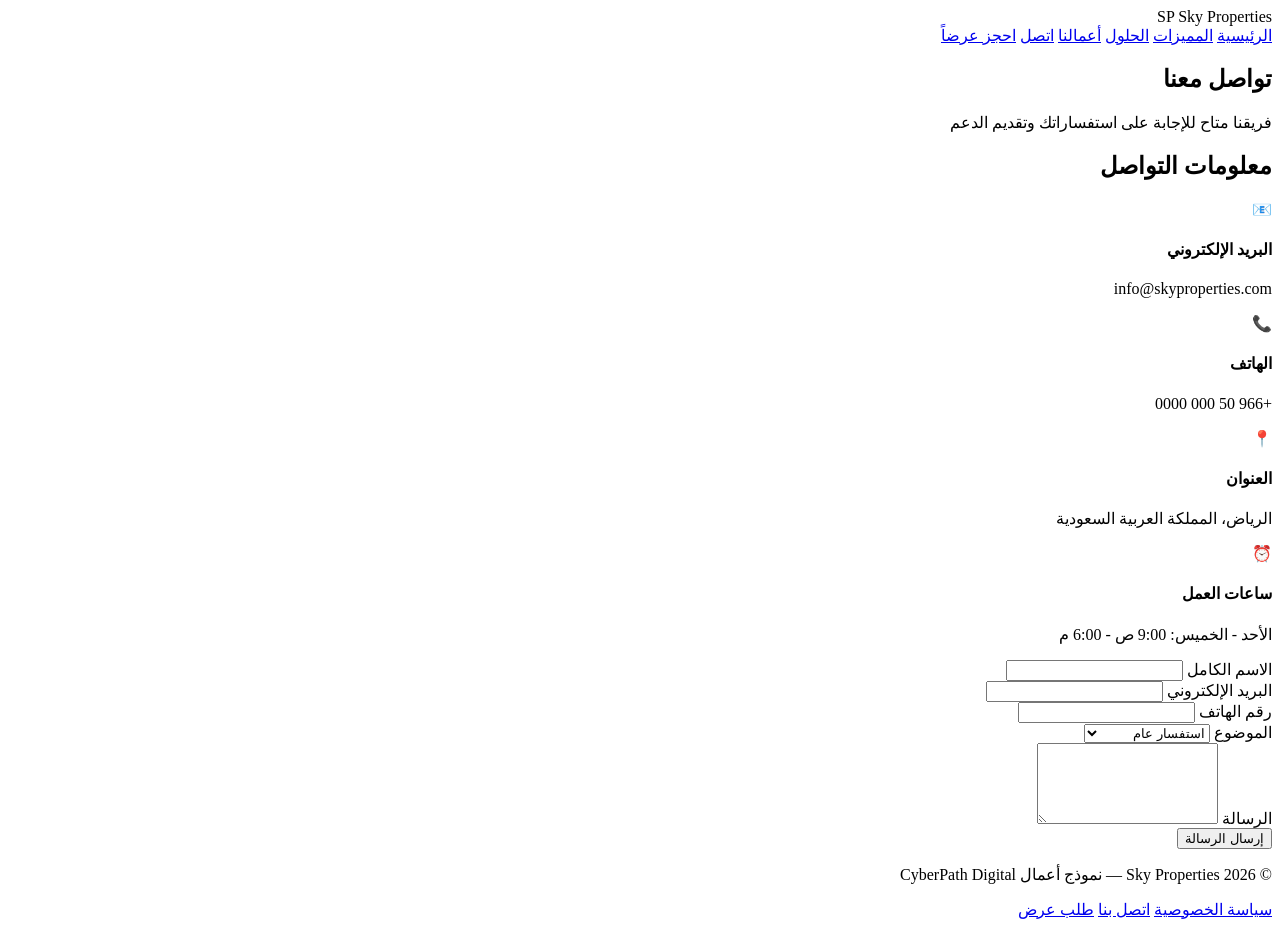
==== contact.html @ b5a8f9c5 "Create contact.html" ====
<!DOCTYPE html>
<html lang="ar" dir="rtl">
<head>
    <meta charset="UTF-8">
    <meta name="viewport" content="width=device-width, initial-scale=1.0">
    <title>اتصل بنا - Sky Properties</title>
    <link rel="stylesheet" href="assets/css/style.css">
    <link rel="stylesheet" href="assets/css/components.css">
</head>
<body>
    <header class="navbar">
        <div class="container">
            <div class="logo">
                <span>SP</span>
                <span>Sky Properties</span>
            </div>
            <nav>
                <a href="index.html">الرئيسية</a>
                <a href="features.html">المميزات</a>
                <a href="solutions.html">الحلول</a>
                <a href="portfolio.html">أعمالنا</a>
                <a href="contact.html" class="active">اتصل</a>
                <a href="get-demo.html" class="btn-primary">احجز عرضاً</a>
            </nav>
        </div>
    </header>

    <main>
        <section class="page-header">
            <div class="container">
                <h1>تواصل معنا</h1>
                <p>فريقنا متاح للإجابة على استفساراتك وتقديم الدعم</p>
            </div>
        </section>

        <section class="contact-section">
            <div class="container">
                <div class="contact-wrapper">
                    <div class="contact-info">
                        <h2>معلومات التواصل</h2>
                        <div class="info-item">
                            <span>📧</span>
                            <div>
                                <h4>البريد الإلكتروني</h4>
                                <p>info@skyproperties.com</p>
                            </div>
                        </div>
                        <div class="info-item">
                            <span>📞</span>
                            <div>
                                <h4>الهاتف</h4>
                                <p>+966 50 000 0000</p>
                            </div>
                        </div>
                        <div class="info-item">
                            <span>📍</span>
                            <div>
                                <h4>العنوان</h4>
                                <p>الرياض، المملكة العربية السعودية</p>
                            </div>
                        </div>
                        <div class="info-item">
                            <span>⏰</span>
                            <div>
                                <h4>ساعات العمل</h4>
                                <p>الأحد - الخميس: 9:00 ص - 6:00 م</p>
                            </div>
                        </div>
                    </div>

                    <div class="contact-form">
                        <form id="contactForm">
                            <div class="form-group">
                                <label for="name">الاسم الكامل</label>
                                <input type="text" id="name" name="name" required>
                            </div>
                            <div class="form-group">
                                <label for="email">البريد الإلكتروني</label>
                                <input type="email" id="email" name="email" required>
                            </div>
                            <div class="form-group">
                                <label for="phone">رقم الهاتف</label>
                                <input type="tel" id="phone" name="phone">
                            </div>
                            <div class="form-group">
                                <label for="subject">الموضوع</label>
                                <select id="subject" name="subject">
                                    <option value="general">استفسار عام</option>
                                    <option value="demo">طلب عرض تجريبي</option>
                                    <option value="support">دعم فني</option>
                                    <option value="partnership">شراكة</option>
                                </select>
                            </div>
                            <div class="form-group">
                                <label for="message">الرسالة</label>
                                <textarea id="message" name="message" rows="5" required></textarea>
                            </div>
                            <button type="submit" class="btn-primary">إرسال الرسالة</button>
                        </form>
                    </div>
                </div>
            </div>
        </section>
    </main>

    <footer>
        <div class="container">
            <p>© 2026 Sky Properties — نموذج أعمال CyberPath Digital</p>
            <nav>
                <a href="privacy.html">سياسة الخصوصية</a>
                <a href="contact.html">اتصل بنا</a>
                <a href="get-demo.html">طلب عرض</a>
            </nav>
        </div>
    </footer>

    <script src="assets/js/main.js"></script>
    <script src="assets/js/forms.js"></script>
</body>
</html>
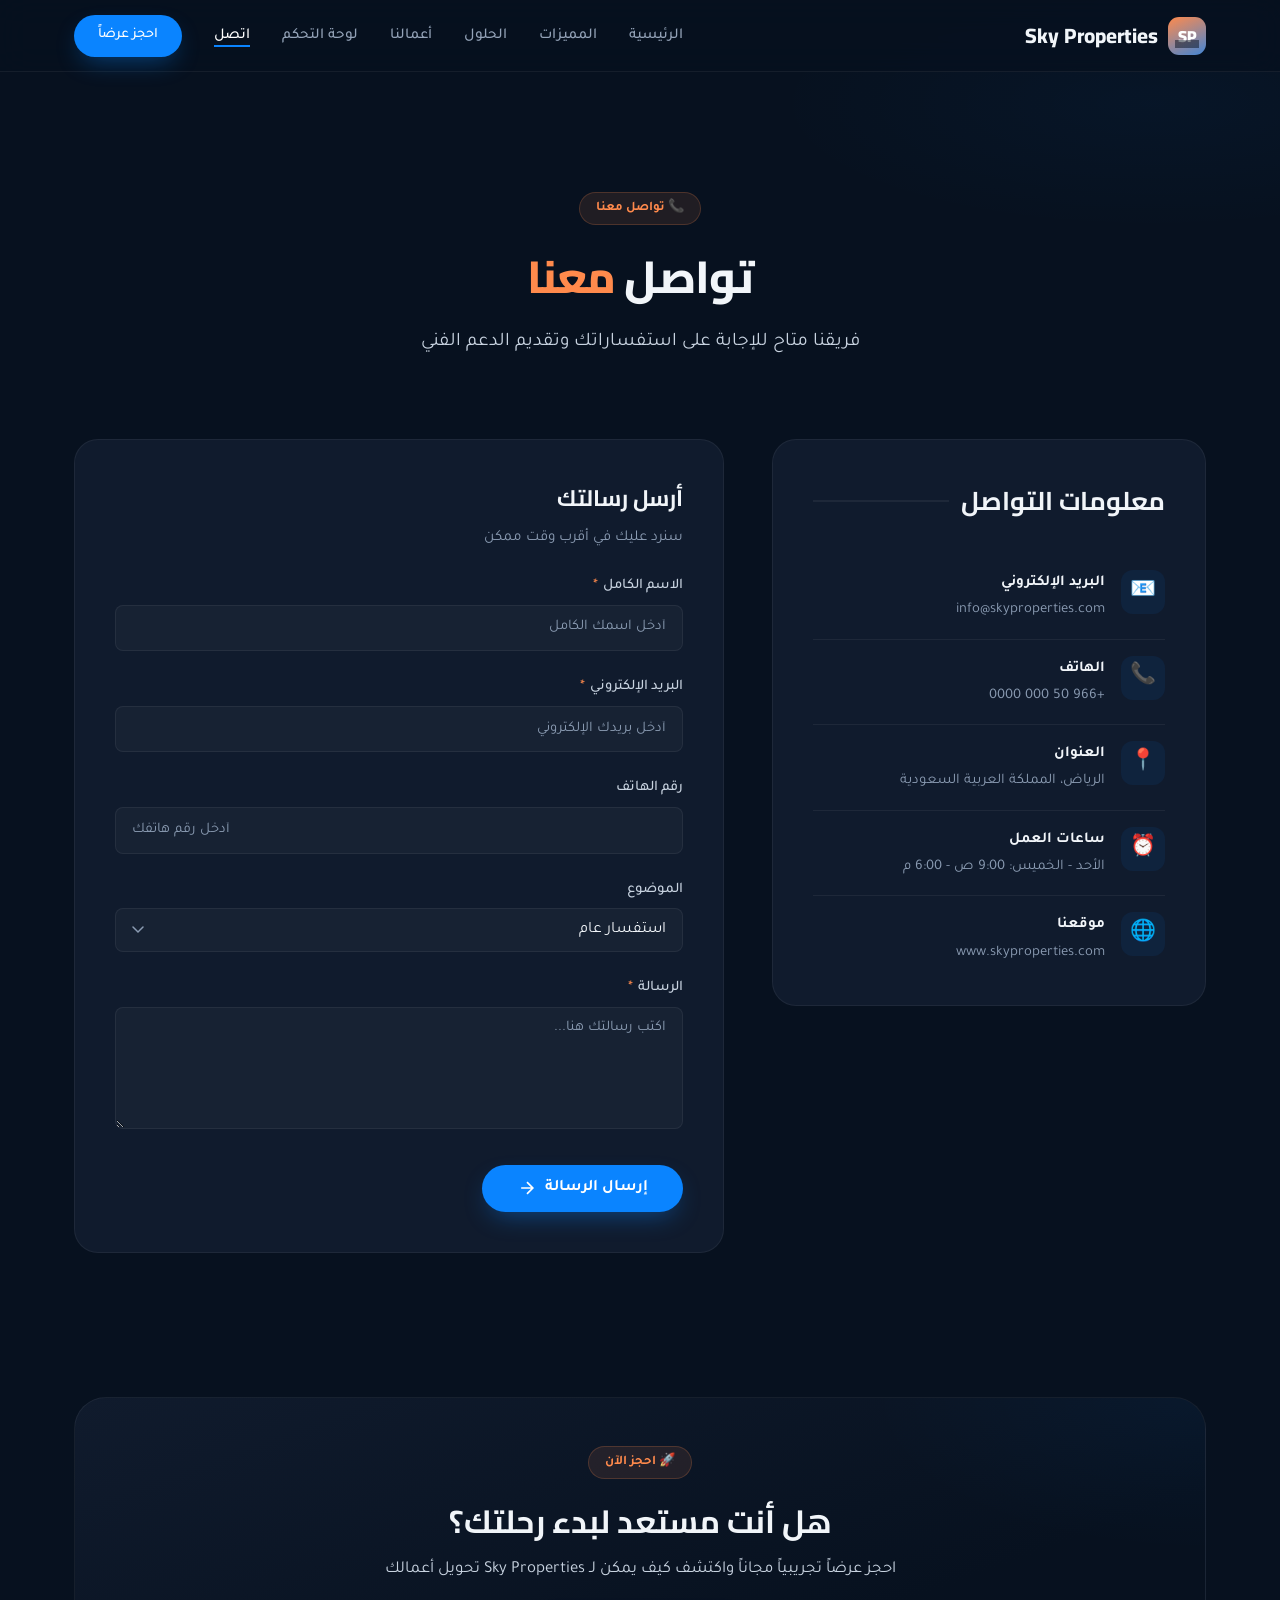
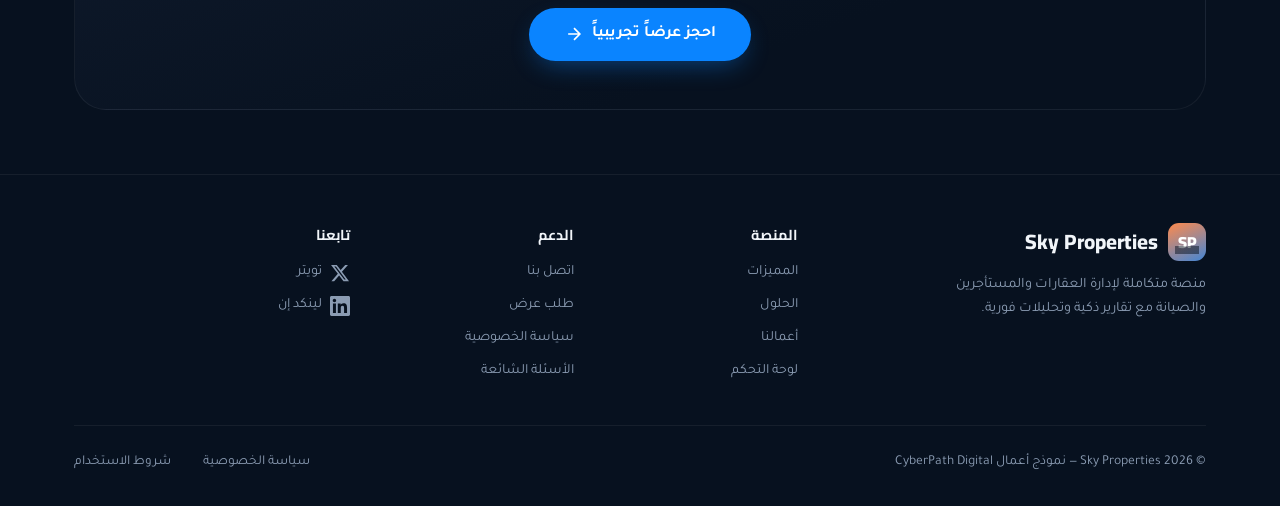
==== commit cff8d916: "Update contact.html" ====
--- a/contact.html
+++ b/contact.html
@@ -3,85 +3,978 @@
 <head>
     <meta charset="UTF-8">
     <meta name="viewport" content="width=device-width, initial-scale=1.0">
-    <title>اتصل بنا - Sky Properties</title>
-    <link rel="stylesheet" href="assets/css/style.css">
-    <link rel="stylesheet" href="assets/css/components.css">
+    <title>اتصل بنا - Sky Properties | سكاي بروبرتيز</title>
+    <meta name="description" content="تواصل مع فريق Sky Properties للاستفسارات والدعم الفني وطلب العروض التجريبية." />
+    <link rel="icon" href="data:image/svg+xml,<svg xmlns='http://www.w3.org/2000/svg' viewBox='0 0 100 100'><text y='.9em' font-size='90'>🏙️</text></svg>" />
+    
+    <!-- Open Graph -->
+    <meta property="og:title" content="اتصل بنا - Sky Properties" />
+    <meta property="og:description" content="تواصل مع فريق Sky Properties للاستفسارات والدعم." />
+    <meta property="og:type" content="website" />
+    
+    <!-- Google Fonts -->
+    <link rel="preconnect" href="https://fonts.googleapis.com">
+    <link rel="preconnect" href="https://fonts.gstatic.com" crossorigin>
+    <link href="https://fonts.googleapis.com/css2?family=Cairo:wght@500;600;700;800;900&family=Tajawal:wght@300;400;500;700&display=swap" rel="stylesheet">
+    
+    <style>
+        /* ============================================================
+           نفس التنسيقات المستخدمة في الصفحات السابقة
+           ============================================================ */
+        
+        /* ---------- Variables ---------- */
+        :root {
+            --primary: #0A84FF;
+            --primary-dark: #0066CC;
+            --secondary: #06B6D4;
+            --accent: #FF8A4C;
+            --bg-dark: #07111F;
+            --bg-card: #101B2D;
+            --bg-card-hover: #1A2D4A;
+            --bg-soft: #0F1B2B;
+            --text-light: #F1F5F9;
+            --text-muted: #94A3B8;
+            --text-mist: #C8D3E0;
+            --text-mist-dim: #8B9CB3;
+            --border-color: rgba(255, 255, 255, 0.06);
+            --shadow-card: 0 20px 40px -12px rgba(0, 0, 0, 0.8);
+            --shadow-accent: 0 10px 26px -8px rgba(255, 138, 76, 0.25);
+            --radius-sm: 8px;
+            --radius-md: 16px;
+            --radius-lg: 24px;
+            --radius-xl: 32px;
+            --transition: 0.3s cubic-bezier(0.4, 0, 0.2, 1);
+            --font-display: 'Cairo', sans-serif;
+            --font-body: 'Tajawal', 'Segoe UI', system-ui, sans-serif;
+            --max-width: 1180px;
+            --header-height: 72px;
+        }
+
+        /* ---------- Reset & Base ---------- */
+        * {
+            margin: 0;
+            padding: 0;
+            box-sizing: border-box;
+        }
+
+        html {
+            scroll-behavior: smooth;
+            -webkit-font-smoothing: antialiased;
+            -moz-osx-font-smoothing: grayscale;
+        }
+
+        body {
+            background: var(--bg-dark);
+            color: var(--text-light);
+            font-family: var(--font-body);
+            line-height: 1.65;
+            overflow-x: hidden;
+            max-width: 100vw;
+        }
+
+        ::selection {
+            background: var(--primary);
+            color: #fff;
+        }
+
+        a {
+            color: inherit;
+            text-decoration: none;
+            transition: var(--transition);
+        }
+
+        a:hover {
+            color: var(--primary);
+        }
+
+        ul {
+            list-style: none;
+        }
+
+        .container {
+            max-width: var(--max-width);
+            margin: 0 auto;
+            padding: 0 1.5rem;
+        }
+
+        /* ---------- Accessibility ---------- */
+        :focus-visible {
+            outline: 2px solid var(--primary);
+            outline-offset: 4px;
+            border-radius: 6px;
+        }
+
+        /* ---------- Buttons ---------- */
+        .btn-primary {
+            display: inline-flex;
+            align-items: center;
+            gap: 0.5rem;
+            background: var(--primary);
+            color: #fff !important;
+            border: none;
+            padding: 0.85rem 2.2rem;
+            border-radius: 100px;
+            font-weight: 600;
+            font-size: 1rem;
+            font-family: var(--font-body);
+            cursor: pointer;
+            transition: transform 0.25s, box-shadow 0.25s, background 0.25s;
+            box-shadow: 0 10px 26px -8px rgba(10, 132, 255, 0.45);
+            text-decoration: none;
+        }
+
+        .btn-primary:hover {
+            background: var(--primary-dark);
+            transform: translateY(-3px);
+            box-shadow: 0 14px 30px -6px rgba(10, 132, 255, 0.55);
+            color: #fff !important;
+        }
+
+        .btn-primary.btn-sm {
+            padding: 0.6rem 1.5rem;
+            font-size: 0.9rem;
+        }
+
+        .btn-outline {
+            display: inline-flex;
+            align-items: center;
+            gap: 0.5rem;
+            background: transparent;
+            border: 1.5px solid var(--border-color);
+            color: var(--text-light);
+            padding: 0.7rem 1.8rem;
+            border-radius: 100px;
+            font-weight: 600;
+            font-size: 0.95rem;
+            font-family: var(--font-body);
+            cursor: pointer;
+            transition: transform 0.25s, border-color 0.25s, color 0.25s, background 0.25s;
+            text-decoration: none;
+        }
+
+        .btn-outline:hover {
+            border-color: var(--primary);
+            color: var(--primary);
+            transform: translateY(-3px);
+            background: rgba(10, 132, 255, 0.05);
+        }
+
+        /* ---------- Header ---------- */
+        .header {
+            position: sticky;
+            top: 0;
+            z-index: 1000;
+            background: rgba(7, 17, 31, 0.85);
+            backdrop-filter: blur(16px);
+            -webkit-backdrop-filter: blur(16px);
+            border-bottom: 1px solid var(--border-color);
+            height: var(--header-height);
+            transition: var(--transition);
+        }
+
+        .header.scrolled {
+            background: rgba(7, 17, 31, 0.95);
+            box-shadow: 0 4px 20px rgba(0, 0, 0, 0.3);
+        }
+
+        .navbar {
+            display: flex;
+            align-items: center;
+            justify-content: space-between;
+            height: var(--header-height);
+        }
+
+        .logo {
+            display: flex;
+            align-items: center;
+            gap: 0.6rem;
+            font-family: var(--font-display);
+            font-weight: 800;
+            font-size: 1.2rem;
+            color: var(--text-light);
+        }
+
+        .logo-icon {
+            background: linear-gradient(155deg, var(--accent), var(--primary) 130%);
+            color: #fff;
+            width: 38px;
+            height: 38px;
+            border-radius: 11px;
+            display: flex;
+            align-items: center;
+            justify-content: center;
+            font-size: 1rem;
+            font-weight: 900;
+            position: relative;
+            flex-shrink: 0;
+        }
+
+        .logo-icon::after {
+            content: "";
+            position: absolute;
+            inset: 9px 7px 7px;
+            background: linear-gradient(to top, rgba(7, 17, 31, 0.5) 0 35%, transparent 35%);
+            clip-path: polygon(0% 100%, 0% 55%, 18% 55%, 18% 30%, 36% 30%, 36% 65%, 54% 65%, 54% 15%, 72% 15%, 72% 45%, 100% 45%, 100% 100%);
+        }
+
+        .logo-text {
+            font-size: 1.3rem;
+            color: var(--text-light);
+        }
+
+        .nav-menu {
+            display: flex;
+            align-items: center;
+            gap: 2rem;
+        }
+
+        .nav-menu a {
+            color: var(--text-muted);
+            font-weight: 500;
+            font-size: 0.95rem;
+            transition: var(--transition);
+            position: relative;
+        }
+
+        .nav-menu a::after {
+            content: '';
+            position: absolute;
+            bottom: -4px;
+            left: 0;
+            width: 0;
+            height: 2px;
+            background: var(--primary);
+            transition: var(--transition);
+        }
+
+        .nav-menu a:hover::after,
+        .nav-menu a.active::after {
+            width: 100%;
+        }
+
+        .nav-menu a:hover,
+        .nav-menu a.active {
+            color: #fff;
+        }
+
+        .nav-actions {
+            display: flex;
+            align-items: center;
+            gap: 0.8rem;
+        }
+
+        .nav-toggle {
+            display: none;
+            flex-direction: column;
+            gap: 5px;
+            background: none;
+            border: none;
+            cursor: pointer;
+            padding: 4px;
+        }
+
+        .nav-toggle span {
+            display: block;
+            width: 24px;
+            height: 2px;
+            background: var(--text-light);
+            transition: var(--transition);
+            border-radius: 2px;
+        }
+
+        .nav-toggle.active span:nth-child(1) {
+            transform: rotate(45deg) translate(6px, 6px);
+        }
+
+        .nav-toggle.active span:nth-child(2) {
+            opacity: 0;
+        }
+
+        .nav-toggle.active span:nth-child(3) {
+            transform: rotate(-45deg) translate(6px, -6px);
+        }
+
+        /* ---------- Page Header ---------- */
+        .page-header {
+            padding: calc(var(--header-height) + 3rem) 0 2rem;
+            text-align: center;
+            position: relative;
+        }
+
+        .page-header::before {
+            content: '';
+            position: absolute;
+            top: -30%;
+            right: -20%;
+            width: 60%;
+            height: 80%;
+            background: radial-gradient(ellipse, rgba(10, 132, 255, 0.04), transparent 70%);
+            pointer-events: none;
+        }
+
+        .section-tag {
+            display: inline-block;
+            background: rgba(255, 138, 76, 0.1);
+            color: var(--accent);
+            border: 1px solid rgba(255, 138, 76, 0.2);
+            padding: 0.3rem 1rem;
+            border-radius: 100px;
+            font-size: 0.82rem;
+            font-weight: 700;
+            margin-bottom: 1rem;
+        }
+
+        .page-header h1 {
+            font-family: var(--font-display);
+            font-size: 2.8rem;
+            font-weight: 800;
+            margin-bottom: 0.75rem;
+            letter-spacing: -0.02em;
+        }
+
+        .page-header h1 span {
+            color: var(--accent);
+        }
+
+        .page-header p {
+            color: var(--text-mist);
+            font-size: 1.2rem;
+            max-width: 600px;
+            margin: 0 auto;
+        }
+
+        /* ---------- Contact Section ---------- */
+        .contact-section {
+            padding: 3rem 0 5rem;
+        }
+
+        .contact-wrapper {
+            display: grid;
+            grid-template-columns: 1fr 1.5fr;
+            gap: 3rem;
+            align-items: start;
+        }
+
+        /* Contact Info Side */
+        .contact-info {
+            background: var(--bg-card);
+            padding: 2.5rem;
+            border-radius: var(--radius-lg);
+            border: 1px solid var(--border-color);
+            transition: var(--transition);
+        }
+
+        .contact-info:hover {
+            border-color: rgba(10, 132, 255, 0.2);
+        }
+
+        .contact-info h2 {
+            font-family: var(--font-display);
+            font-size: 1.6rem;
+            font-weight: 700;
+            margin-bottom: 2rem;
+            display: flex;
+            align-items: center;
+            gap: 0.75rem;
+        }
+
+        .contact-info h2::after {
+            content: '';
+            flex: 1;
+            height: 2px;
+            background: var(--border-color);
+        }
+
+        .info-item {
+            display: flex;
+            gap: 1rem;
+            align-items: flex-start;
+            padding: 1rem 0;
+            border-bottom: 1px solid var(--border-color);
+            transition: var(--transition);
+        }
+
+        .info-item:last-child {
+            border-bottom: none;
+        }
+
+        .info-item:hover {
+            transform: translateX(-4px);
+        }
+
+        .info-item .info-icon {
+            width: 44px;
+            height: 44px;
+            border-radius: 12px;
+            background: rgba(10, 132, 255, 0.08);
+            display: flex;
+            align-items: center;
+            justify-content: center;
+            font-size: 1.3rem;
+            flex-shrink: 0;
+            transition: var(--transition);
+        }
+
+        .info-item:hover .info-icon {
+            background: rgba(10, 132, 255, 0.15);
+            transform: scale(1.05);
+        }
+
+        .info-item .info-content h4 {
+            font-size: 0.95rem;
+            font-weight: 600;
+            margin-bottom: 0.2rem;
+            color: var(--text-light);
+        }
+
+        .info-item .info-content p {
+            color: var(--text-mist-dim);
+            font-size: 0.92rem;
+        }
+
+        /* Contact Form Side */
+        .contact-form {
+            background: var(--bg-card);
+            padding: 2.5rem;
+            border-radius: var(--radius-lg);
+            border: 1px solid var(--border-color);
+            transition: var(--transition);
+        }
+
+        .contact-form:hover {
+            border-color: rgba(10, 132, 255, 0.2);
+        }
+
+        .contact-form .form-title {
+            font-family: var(--font-display);
+            font-size: 1.4rem;
+            font-weight: 700;
+            margin-bottom: 0.5rem;
+        }
+
+        .contact-form .form-subtitle {
+            color: var(--text-mist-dim);
+            font-size: 0.95rem;
+            margin-bottom: 1.5rem;
+        }
+
+        .form-group {
+            margin-bottom: 1.5rem;
+        }
+
+        .form-group label {
+            display: block;
+            margin-bottom: 0.4rem;
+            font-weight: 500;
+            font-size: 0.92rem;
+            color: var(--text-mist);
+        }
+
+        .form-group label .required {
+            color: var(--accent);
+            margin-right: 2px;
+        }
+
+        .form-group input,
+        .form-group select,
+        .form-group textarea {
+            width: 100%;
+            padding: 0.8rem 1rem;
+            background: rgba(255, 255, 255, 0.03);
+            border: 1.5px solid var(--border-color);
+            border-radius: var(--radius-sm);
+            color: var(--text-light);
+            font-size: 1rem;
+            font-family: var(--font-body);
+            transition: border-color 0.3s, box-shadow 0.3s, background 0.3s;
+        }
+
+        .form-group input:focus,
+        .form-group select:focus,
+        .form-group textarea:focus {
+            outline: none;
+            border-color: var(--primary);
+            box-shadow: 0 0 0 4px rgba(10, 132, 255, 0.08);
+            background: rgba(255, 255, 255, 0.05);
+        }
+
+        .form-group input::placeholder,
+        .form-group textarea::placeholder {
+            color: var(--text-mist-dim);
+            font-size: 0.92rem;
+        }
+
+        .form-group select {
+            appearance: none;
+            cursor: pointer;
+            background-image: url("data:image/svg+xml,%3Csvg xmlns='http://www.w3.org/2000/svg' width='12' height='8' viewBox='0 0 12 8'%3E%3Cpath d='M1 1l5 5 5-5' stroke='%238B9CB3' stroke-width='1.5' fill='none' stroke-linecap='round'/%3E%3C/svg%3E");
+            background-repeat: no-repeat;
+            background-position: left 1rem center;
+            padding-left: 2.5rem;
+        }
+
+        .form-group select option {
+            background: var(--bg-dark);
+            color: var(--text-light);
+        }
+
+        .form-group textarea {
+            resize: vertical;
+            min-height: 120px;
+        }
+
+        .form-group .btn-primary {
+            width: 100%;
+            justify-content: center;
+            padding: 1rem;
+            font-size: 1.05rem;
+        }
+
+        /* Form success state */
+        .form-success {
+            display: none;
+            text-align: center;
+            padding: 2rem 1rem;
+        }
+
+        .form-success .success-icon {
+            font-size: 3.5rem;
+            margin-bottom: 1rem;
+        }
+
+        .form-success h3 {
+            font-family: var(--font-display);
+            font-size: 1.4rem;
+            font-weight: 700;
+            margin-bottom: 0.5rem;
+        }
+
+        .form-success p {
+            color: var(--text-mist-dim);
+        }
+
+        .contact-form.submitted .form-fields {
+            display: none;
+        }
+
+        .contact-form.submitted .form-success {
+            display: block;
+        }
+
+        /* ---------- CTA Section ---------- */
+        .cta-section {
+            padding: 4rem 0;
+        }
+
+        .cta-content {
+            background: linear-gradient(160deg, var(--bg-card), var(--bg-dark) 70%);
+            border: 1px solid var(--border-color);
+            border-radius: var(--radius-xl);
+            padding: 3rem 2.5rem;
+            text-align: center;
+            position: relative;
+            overflow: hidden;
+        }
+
+        .cta-content::before {
+            content: '';
+            position: absolute;
+            top: -50%;
+            right: -30%;
+            width: 60%;
+            height: 100%;
+            background: radial-gradient(ellipse, rgba(10, 132, 255, 0.05), transparent 70%);
+            pointer-events: none;
+        }
+
+        .cta-content h2 {
+            font-family: var(--font-display);
+            font-size: 2rem;
+            font-weight: 700;
+            margin-bottom: 0.5rem;
+        }
+
+        .cta-content p {
+            color: var(--text-mist);
+            font-size: 1.05rem;
+            margin-bottom: 1.5rem;
+        }
+
+        .cta-actions {
+            display: flex;
+            gap: 1rem;
+            justify-content: center;
+            flex-wrap: wrap;
+        }
+
+        /* ---------- Footer ---------- */
+        .footer {
+            border-top: 1px solid var(--border-color);
+            padding: 3rem 0 2rem;
+        }
+
+        .footer-grid {
+            display: grid;
+            grid-template-columns: 2fr 1fr 1fr 1.5fr;
+            gap: 2.5rem;
+            margin-bottom: 2rem;
+        }
+
+        .footer-brand p {
+            color: var(--text-mist-dim);
+            font-size: 0.9rem;
+            margin-top: 0.8rem;
+            max-width: 300px;
+        }
+
+        .footer-col h5 {
+            font-family: var(--font-display);
+            font-size: 0.9rem;
+            color: var(--text-light);
+            margin-bottom: 0.9rem;
+        }
+
+        .footer-col a {
+            display: block;
+            color: var(--text-mist-dim);
+            font-size: 0.88rem;
+            margin-bottom: 0.6rem;
+            transition: var(--transition);
+        }
+
+        .footer-col a:hover {
+            color: var(--primary);
+        }
+
+        .footer-bottom {
+            display: flex;
+            justify-content: space-between;
+            flex-wrap: wrap;
+            gap: 1rem;
+            padding-top: 1.6rem;
+            border-top: 1px solid var(--border-color);
+            color: var(--text-mist-dim);
+            font-size: 0.85rem;
+        }
+
+        .footer-legal {
+            display: flex;
+            gap: 2rem;
+        }
+
+        .footer-legal a {
+            color: var(--text-mist-dim);
+        }
+
+        .footer-legal a:hover {
+            color: #fff;
+        }
+
+        /* ---------- Reveal Animation ---------- */
+        .reveal {
+            opacity: 0;
+            transform: translateY(18px);
+            transition: opacity 0.6s var(--transition), transform 0.6s var(--transition);
+        }
+
+        .reveal.in {
+            opacity: 1;
+            transform: translateY(0);
+        }
+
+        /* ---------- Back to Top ---------- */
+        .back-to-top {
+            position: fixed;
+            bottom: 2rem;
+            right: 2rem;
+            width: 48px;
+            height: 48px;
+            background: var(--primary);
+            color: #fff;
+            border: none;
+            border-radius: 50%;
+            cursor: pointer;
+            transition: var(--transition);
+            box-shadow: 0 4px 12px rgba(10, 132, 255, 0.3);
+            opacity: 0;
+            visibility: hidden;
+            transform: translateY(20px);
+            z-index: 999;
+            display: flex;
+            align-items: center;
+            justify-content: center;
+        }
+
+        .back-to-top.visible {
+            opacity: 1;
+            visibility: visible;
+            transform: translateY(0);
+        }
+
+        .back-to-top:hover {
+            background: var(--primary-dark);
+            transform: translateY(-4px);
+        }
+
+        /* ---------- Toast ---------- */
+        .toast {
+            position: fixed;
+            bottom: 2rem;
+            right: 2rem;
+            padding: 1rem 2rem;
+            border-radius: var(--radius-md);
+            background: var(--bg-card);
+            color: var(--text-light);
+            border: 1px solid var(--border-color);
+            box-shadow: var(--shadow-card);
+            z-index: 9999;
+            animation: slideUp 0.3s ease forwards;
+            font-family: var(--font-body);
+        }
+
+        .toast-success {
+            border-color: #10B981;
+        }
+
+        .toast-error {
+            border-color: #EF4444;
+        }
+
+        @keyframes slideUp {
+            from {
+                opacity: 0;
+                transform: translateY(30px);
+            }
+            to {
+                opacity: 1;
+                transform: translateY(0);
+            }
+        }
+
+        /* ---------- Responsive ---------- */
+        @media (max-width: 1024px) {
+            .contact-wrapper {
+                grid-template-columns: 1fr;
+                gap: 2rem;
+            }
+
+            .page-header h1 {
+                font-size: 2.2rem;
+            }
+
+            .footer-grid {
+                grid-template-columns: 1fr 1fr;
+            }
+        }
+
+        @media (max-width: 880px) {
+            .nav-menu {
+                position: fixed;
+                top: var(--header-height);
+                left: 0;
+                right: 0;
+                background: rgba(7, 17, 31, 0.98);
+                padding: 2rem 1.5rem;
+                flex-direction: column;
+                gap: 1.5rem;
+                border-bottom: 1px solid var(--border-color);
+                transform: translateY(-120%);
+                transition: var(--transition);
+                opacity: 0;
+                visibility: hidden;
+                backdrop-filter: blur(14px);
+            }
+
+            .nav-menu.open {
+                transform: translateY(0);
+                opacity: 1;
+                visibility: visible;
+            }
+
+            .nav-toggle {
+                display: flex;
+            }
+
+            .nav-actions .btn-outline {
+                display: none;
+            }
+
+            .page-header h1 {
+                font-size: 1.8rem;
+            }
+
+            .contact-info,
+            .contact-form {
+                padding: 1.5rem;
+            }
+
+            .cta-content {
+                padding: 2rem 1.5rem;
+            }
+
+            .cta-content h2 {
+                font-size: 1.6rem;
+            }
+        }
+
+        @media (max-width: 600px) {
+            .contact-info h2 {
+                font-size: 1.3rem;
+            }
+
+            .info-item {
+                padding: 0.8rem 0;
+            }
+
+            .info-item .info-icon {
+                width: 38px;
+                height: 38px;
+                font-size: 1rem;
+            }
+
+            .footer-grid {
+                grid-template-columns: 1fr;
+                gap: 1.5rem;
+            }
+
+            .footer-bottom {
+                flex-direction: column;
+                text-align: center;
+            }
+
+            .footer-legal {
+                justify-content: center;
+                gap: 1rem;
+            }
+
+            .cta-actions {
+                flex-direction: column;
+                width: 100%;
+            }
+
+            .cta-actions .btn-primary {
+                width: 100%;
+                justify-content: center;
+            }
+
+            .form-group .btn-primary {
+                font-size: 0.95rem;
+            }
+        }
+    </style>
 </head>
 <body>
-    <header class="navbar">
+
+    <!-- ===== HEADER ===== -->
+    <header class="header" role="banner">
         <div class="container">
-            <div class="logo">
-                <span>SP</span>
-                <span>Sky Properties</span>
-            </div>
-            <nav>
-                <a href="index.html">الرئيسية</a>
-                <a href="features.html">المميزات</a>
-                <a href="solutions.html">الحلول</a>
-                <a href="portfolio.html">أعمالنا</a>
-                <a href="contact.html" class="active">اتصل</a>
-                <a href="get-demo.html" class="btn-primary">احجز عرضاً</a>
+            <nav class="navbar" aria-label="القائمة الرئيسية">
+                <div class="logo">
+                    <span class="logo-icon">SP</span>
+                    <span class="logo-text">Sky Properties</span>
+                </div>
+                
+                <button class="nav-toggle" aria-label="فتح القائمة" aria-expanded="false">
+                    <span></span>
+                    <span></span>
+                    <span></span>
+                </button>
+                
+                <ul class="nav-menu">
+                    <li><a href="index.html">الرئيسية</a></li>
+                    <li><a href="features.html">المميزات</a></li>
+                    <li><a href="solutions.html">الحلول</a></li>
+                    <li><a href="portfolio.html">أعمالنا</a></li>
+                    <li><a href="dashboard.html">لوحة التحكم</a></li>
+                    <li><a href="contact.html" class="active">اتصل</a></li>
+                    <li class="nav-actions">
+                        <a href="get-demo.html" class="btn-primary btn-sm">احجز عرضاً</a>
+                    </li>
+                </ul>
             </nav>
         </div>
     </header>
 
     <main>
+        <!-- ===== PAGE HEADER ===== -->
         <section class="page-header">
             <div class="container">
-                <h1>تواصل معنا</h1>
-                <p>فريقنا متاح للإجابة على استفساراتك وتقديم الدعم</p>
+                <span class="section-tag">📞 تواصل معنا</span>
+                <h1>تواصل <span>معنا</span></h1>
+                <p>فريقنا متاح للإجابة على استفساراتك وتقديم الدعم الفني</p>
             </div>
         </section>
 
+        <!-- ===== CONTACT SECTION ===== -->
         <section class="contact-section">
             <div class="container">
                 <div class="contact-wrapper">
-                    <div class="contact-info">
+                    <!-- Contact Info -->
+                    <div class="contact-info reveal">
                         <h2>معلومات التواصل</h2>
+                        
                         <div class="info-item">
-                            <span>📧</span>
-                            <div>
+                            <div class="info-icon">📧</div>
+                            <div class="info-content">
                                 <h4>البريد الإلكتروني</h4>
                                 <p>info@skyproperties.com</p>
                             </div>
                         </div>
+                        
                         <div class="info-item">
-                            <span>📞</span>
-                            <div>
+                            <div class="info-icon">📞</div>
+                            <div class="info-content">
                                 <h4>الهاتف</h4>
                                 <p>+966 50 000 0000</p>
                             </div>
                         </div>
+                        
                         <div class="info-item">
-                            <span>📍</span>
-                            <div>
+                            <div class="info-icon">📍</div>
+                            <div class="info-content">
                                 <h4>العنوان</h4>
                                 <p>الرياض، المملكة العربية السعودية</p>
                             </div>
                         </div>
+                        
                         <div class="info-item">
-                            <span>⏰</span>
-                            <div>
+                            <div class="info-icon">⏰</div>
+                            <div class="info-content">
                                 <h4>ساعات العمل</h4>
                                 <p>الأحد - الخميس: 9:00 ص - 6:00 م</p>
                             </div>
                         </div>
+                        
+                        <div class="info-item" style="border-bottom: none; padding-bottom: 0;">
+                            <div class="info-icon">🌐</div>
+                            <div class="info-content">
+                                <h4>موقعنا</h4>
+                                <p>www.skyproperties.com</p>
+                            </div>
+                        </div>
                     </div>
 
-                    <div class="contact-form">
-                        <form id="contactForm">
+                    <!-- Contact Form -->
+                    <div class="contact-form reveal" id="contactFormWrapper">
+                        <h3 class="form-title">أرسل رسالتك</h3>
+                        <p class="form-subtitle">سنرد عليك في أقرب وقت ممكن</p>
+                        
+                        <form id="contactForm" class="form-fields">
                             <div class="form-group">
-                                <label for="name">الاسم الكامل</label>
-                                <input type="text" id="name" name="name" required>
+                                <label for="name">الاسم الكامل <span class="required">*</span></label>
+                                <input type="text" id="name" name="name" placeholder="أدخل اسمك الكامل" required>
                             </div>
+                            
                             <div class="form-group">
-                                <label for="email">البريد الإلكتروني</label>
-                                <input type="email" id="email" name="email" required>
+                                <label for="email">البريد الإلكتروني <span class="required">*</span></label>
+                                <input type="email" id="email" name="email" placeholder="أدخل بريدك الإلكتروني" required>
                             </div>
+                            
                             <div class="form-group">
                                 <label for="phone">رقم الهاتف</label>
-                                <input type="tel" id="phone" name="phone">
+                                <input type="tel" id="phone" name="phone" placeholder="أدخل رقم هاتفك">
                             </div>
+                            
                             <div class="form-group">
                                 <label for="subject">الموضوع</label>
                                 <select id="subject" name="subject">
@@ -89,32 +982,270 @@
                                     <option value="demo">طلب عرض تجريبي</option>
                                     <option value="support">دعم فني</option>
                                     <option value="partnership">شراكة</option>
+                                    <option value="careers">وظائف</option>
                                 </select>
                             </div>
+                            
                             <div class="form-group">
-                                <label for="message">الرسالة</label>
-                                <textarea id="message" name="message" rows="5" required></textarea>
+                                <label for="message">الرسالة <span class="required">*</span></label>
+                                <textarea id="message" name="message" rows="5" placeholder="اكتب رسالتك هنا..." required></textarea>
                             </div>
-                            <button type="submit" class="btn-primary">إرسال الرسالة</button>
+                            
+                            <button type="submit" class="btn-primary">
+                                إرسال الرسالة
+                                <svg width="20" height="20" viewBox="0 0 24 24" fill="none" stroke="currentColor" stroke-width="2">
+                                    <path d="M5 12h14M12 5l7 7-7 7"/>
+                                </svg>
+                            </button>
                         </form>
+                        
+                        <!-- Success Message -->
+                        <div class="form-success">
+                            <div class="success-icon">✅</div>
+                            <h3>تم إرسال رسالتك بنجاح!</h3>
+                            <p>شكراً لتواصلك معنا. سنرد عليك في أقرب وقت ممكن.</p>
+                        </div>
+                    </div>
+                </div>
+            </div>
+        </section>
+
+        <!-- ===== CTA SECTION ===== -->
+        <section class="cta-section">
+            <div class="container">
+                <div class="cta-content reveal">
+                    <span class="section-tag" style="display:inline-block;background:rgba(255,138,76,0.1);color:var(--accent);border-color:rgba(255,138,76,0.2);">🚀 احجز الآن</span>
+                    <h2>هل أنت مستعد لبدء رحلتك؟</h2>
+                    <p>احجز عرضاً تجريبياً مجاناً واكتشف كيف يمكن لـ Sky Properties تحويل أعمالك</p>
+                    <div class="cta-actions">
+                        <a href="get-demo.html" class="btn-primary">
+                            احجز عرضاً تجريبياً
+                            <svg width="20" height="20" viewBox="0 0 24 24" fill="none" stroke="currentColor" stroke-width="2">
+                                <path d="M5 12h14M12 5l7 7-7 7"/>
+                            </svg>
+                        </a>
                     </div>
                 </div>
             </div>
         </section>
     </main>
 
-    <footer>
+    <!-- ===== FOOTER ===== -->
+    <footer class="footer" role="contentinfo">
         <div class="container">
-            <p>© 2026 Sky Properties — نموذج أعمال CyberPath Digital</p>
-            <nav>
-                <a href="privacy.html">سياسة الخصوصية</a>
-                <a href="contact.html">اتصل بنا</a>
-                <a href="get-demo.html">طلب عرض</a>
-            </nav>
+            <div class="footer-grid">
+                <div class="footer-brand">
+                    <div class="logo">
+                        <span class="logo-icon">SP</span>
+                        <span class="logo-text">Sky Properties</span>
+                    </div>
+                    <p>منصة متكاملة لإدارة العقارات والمستأجرين والصيانة مع تقارير ذكية وتحليلات فورية.</p>
+                </div>
+                
+                <div class="footer-col">
+                    <h5>المنصة</h5>
+                    <a href="features.html">المميزات</a>
+                    <a href="solutions.html">الحلول</a>
+                    <a href="portfolio.html">أعمالنا</a>
+                    <a href="dashboard.html">لوحة التحكم</a>
+                </div>
+                
+                <div class="footer-col">
+                    <h5>الدعم</h5>
+                    <a href="contact.html">اتصل بنا</a>
+                    <a href="get-demo.html">طلب عرض</a>
+                    <a href="privacy.html">سياسة الخصوصية</a>
+                    <a href="#">الأسئلة الشائعة</a>
+                </div>
+                
+                <div class="footer-col">
+                    <h5>تابعنا</h5>
+                    <a href="#" style="display:flex;align-items:center;gap:0.5rem;">
+                        <svg width="20" height="20" viewBox="0 0 24 24" fill="currentColor"><path d="M18.244 2.25h3.308l-7.227 8.26 8.502 11.24H16.17l-5.214-6.817L4.99 21.75H1.68l7.73-8.835L1.254 2.25H8.08l4.713 6.231zm-1.161 17.52h1.833L7.084 4.126H5.117z"/></svg>
+                        تويتر
+                    </a>
+                    <a href="#" style="display:flex;align-items:center;gap:0.5rem;">
+                        <svg width="20" height="20" viewBox="0 0 24 24" fill="currentColor"><path d="M20.447 20.452h-3.554v-5.569c0-1.328-.027-3.037-1.852-3.037-1.853 0-2.136 1.445-2.136 2.939v5.667H9.351V9h3.414v1.561h.046c.477-.9 1.637-1.85 3.37-1.85 3.601 0 4.267 2.37 4.267 5.455v6.286zM5.337 7.433c-1.144 0-2.063-.926-2.063-2.065 0-1.138.92-2.063 2.063-2.063 1.14 0 2.064.925 2.064 2.063 0 1.139-.925 2.065-2.064 2.065zm1.782 13.019H3.555V9h3.564v11.452zM22.225 0H1.771C.792 0 0 .774 0 1.729v20.542C0 23.227.792 24 1.771 24h20.451C23.2 24 24 23.227 24 22.271V1.729C24 .774 23.2 0 22.222 0h.003z"/></svg>
+                        لينكد إن
+                    </a>
+                </div>
+            </div>
+            
+            <div class="footer-bottom">
+                <p>© 2026 Sky Properties — نموذج أعمال <a href="#">CyberPath Digital</a></p>
+                <div class="footer-legal">
+                    <a href="privacy.html">سياسة الخصوصية</a>
+                    <a href="#">شروط الاستخدام</a>
+                </div>
+            </div>
         </div>
     </footer>
 
-    <script src="assets/js/main.js"></script>
-    <script src="assets/js/forms.js"></script>
+    <!-- ===== BACK TO TOP ===== -->
+    <button class="back-to-top" aria-label="العودة للأعلى">
+        <svg width="24" height="24" viewBox="0 0 24 24" fill="none" stroke="currentColor" stroke-width="2">
+            <path d="M18 15l-6-6-6 6"/>
+        </svg>
+    </button>
+
+    <script>
+        (function() {
+            'use strict';
+
+            // ===== Mobile Menu Toggle =====
+            const navToggle = document.querySelector('.nav-toggle');
+            const navMenu = document.querySelector('.nav-menu');
+            
+            if (navToggle && navMenu) {
+                navToggle.addEventListener('click', function() {
+                    const isOpen = this.classList.toggle('active');
+                    navMenu.classList.toggle('open');
+                    this.setAttribute('aria-expanded', isOpen);
+                });
+
+                navMenu.querySelectorAll('a').forEach(function(link) {
+                    link.addEventListener('click', function() {
+                        navToggle.classList.remove('active');
+                        navMenu.classList.remove('open');
+                        navToggle.setAttribute('aria-expanded', 'false');
+                    });
+                });
+            }
+
+            // ===== Header Scroll Effect =====
+            const header = document.querySelector('.header');
+            
+            window.addEventListener('scroll', function() {
+                if (window.pageYOffset > 50) {
+                    header.classList.add('scrolled');
+                } else {
+                    header.classList.remove('scrolled');
+                }
+            });
+
+            // ===== Back to Top =====
+            const backToTop = document.querySelector('.back-to-top');
+            
+            if (backToTop) {
+                window.addEventListener('scroll', function() {
+                    if (window.pageYOffset > 300) {
+                        backToTop.classList.add('visible');
+                    } else {
+                        backToTop.classList.remove('visible');
+                    }
+                });
+
+                backToTop.addEventListener('click', function() {
+                    window.scrollTo({
+                        top: 0,
+                        behavior: 'smooth'
+                    });
+                });
+            }
+
+            // ===== Reveal on Scroll =====
+            const revealElements = document.querySelectorAll('.reveal');
+            
+            if ('IntersectionObserver' in window) {
+                const observer = new IntersectionObserver(function(entries) {
+                    entries.forEach(function(entry) {
+                        if (entry.isIntersecting) {
+                            entry.target.classList.add('in');
+                            observer.unobserve(entry.target);
+                        }
+                    });
+                }, {
+                    threshold: 0.1,
+                    rootMargin: '0px 0px -50px 0px'
+                });
+
+                revealElements.forEach(function(el) {
+                    observer.observe(el);
+                });
+            } else {
+                revealElements.forEach(function(el) {
+                    el.classList.add('in');
+                });
+            }
+
+            // ===== Contact Form Handler =====
+            const contactForm = document.getElementById('contactForm');
+            const formWrapper = document.getElementById('contactFormWrapper');
+            
+            if (contactForm && formWrapper) {
+                contactForm.addEventListener('submit', function(e) {
+                    e.preventDefault();
+                    
+                    // Get form values
+                    const name = document.getElementById('name').value.trim();
+                    const email = document.getElementById('email').value.trim();
+                    const message = document.getElementById('message').value.trim();
+                    
+                    // Validate
+                    if (!name || !email || !message) {
+                        showToast('الرجاء ملء جميع الحقول المطلوبة', 'error');
+                        return;
+                    }
+                    
+                    // Email validation
+                    const emailRegex = /^[^\s@]+@[^\s@]+\.[^\s@]+$/;
+                    if (!emailRegex.test(email)) {
+                        showToast('الرجاء إدخال بريد إلكتروني صحيح', 'error');
+                        return;
+                    }
+                    
+                    // Show loading state
+                    const submitBtn = contactForm.querySelector('.btn-primary');
+                    const originalText = submitBtn.innerHTML;
+                    submitBtn.innerHTML = 'جاري الإرسال...';
+                    submitBtn.disabled = true;
+                    
+                    // Simulate form submission
+                    setTimeout(function() {
+                        // Show success
+                        formWrapper.classList.add('submitted');
+                        
+                        // Reset button
+                        submitBtn.innerHTML = originalText;
+                        submitBtn.disabled = false;
+                        
+                        // Show toast
+                        showToast('تم إرسال رسالتك بنجاح! سنتواصل معك قريباً', 'success');
+                        
+                        // Scroll to form to show success message
+                        formWrapper.scrollIntoView({ behavior: 'smooth', block: 'center' });
+                    }, 1500);
+                });
+            }
+
+            // ===== Toast Function =====
+            function showToast(message, type) {
+                type = type || 'success';
+                
+                const existingToasts = document.querySelectorAll('.toast');
+                existingToasts.forEach(function(toast) { toast.remove(); });
+                
+                const toast = document.createElement('div');
+                toast.className = 'toast toast-' + type;
+                toast.textContent = message;
+                
+                document.body.appendChild(toast);
+                
+                setTimeout(function() {
+                    toast.style.opacity = '0';
+                    toast.style.transform = 'translateY(-30px)';
+                    toast.style.transition = 'all 0.3s ease';
+                    
+                    setTimeout(function() {
+                        toast.remove();
+                    }, 300);
+                }, 5000);
+            }
+
+            // ===== Expose toast globally =====
+            window.showToast = showToast;
+
+        })();
+    </script>
 </body>
 </html>
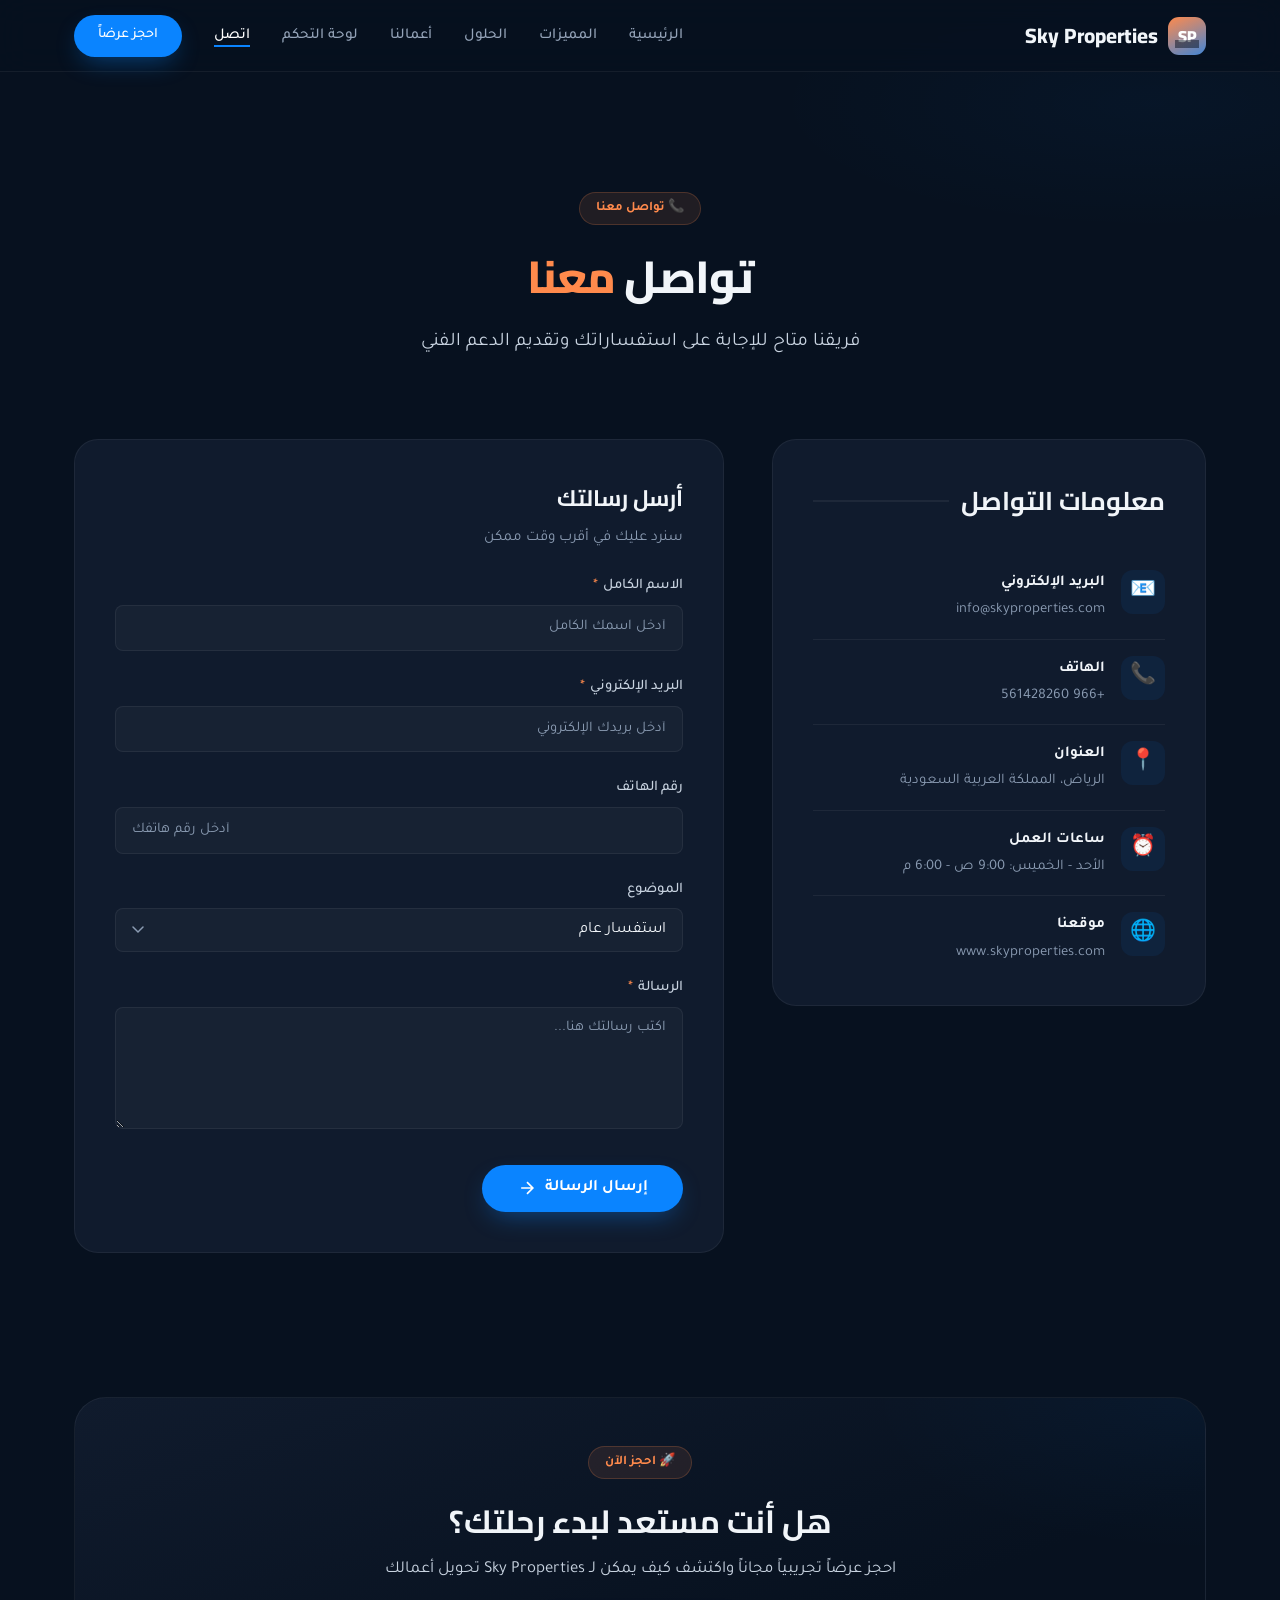
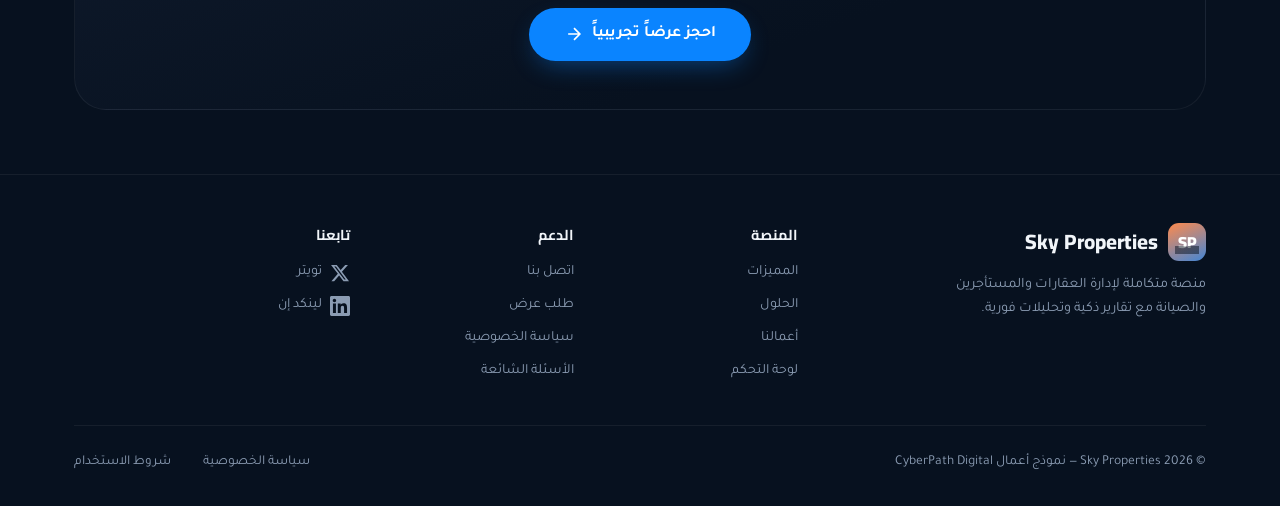
==== commit f7683b36: "Update contact.html" ====
--- a/contact.html
+++ b/contact.html
@@ -925,7 +925,7 @@
                             <div class="info-icon">📞</div>
                             <div class="info-content">
                                 <h4>الهاتف</h4>
-                                <p>+966 50 000 0000</p>
+                                <p>+966 561428260</p>
                             </div>
                         </div>
                         
